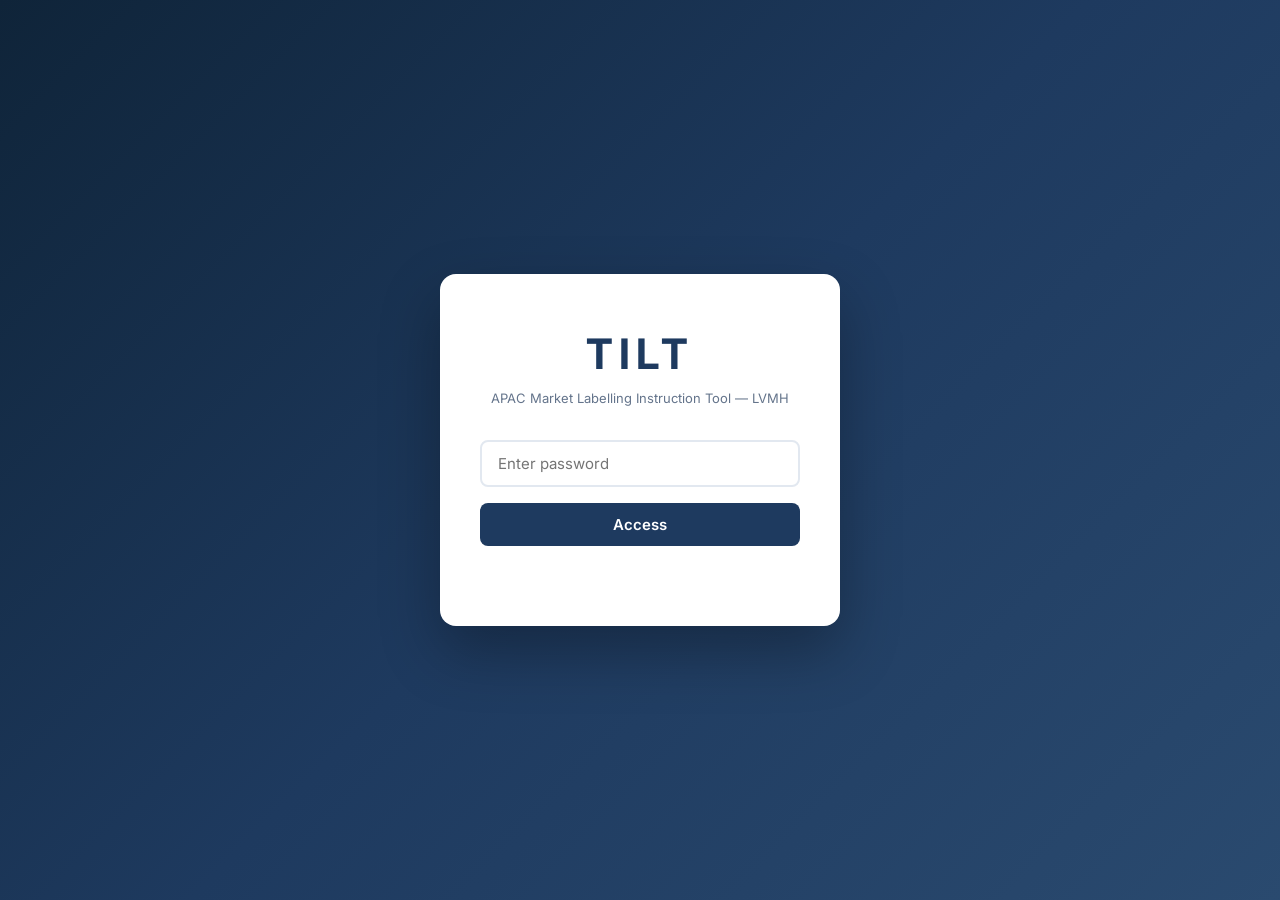
==== v2/index.html @ 71dc6e7f "Split into V1 and V2 standalone sites with separate URLs" ====
<!DOCTYPE html>
<html lang="en">
<head>
<meta charset="UTF-8">
<meta name="viewport" content="width=device-width, initial-scale=1.0">
<title>TILT V2 — LI Only</title>
<link href="https://fonts.googleapis.com/css2?family=Inter:wght@300;400;500;600;700&display=swap" rel="stylesheet">
<link href="https://cdnjs.cloudflare.com/ajax/libs/font-awesome/6.4.0/css/all.min.css" rel="stylesheet">
<style>
*,*::before,*::after{box-sizing:border-box;margin:0;padding:0}
:root{--navy:#1e3a5f;--gold:#c8a960;--bg:#f5f7fa;--card:#fff;--text:#1e293b;--text-light:#64748b;--border:#e2e8f0;--sidebar-w:260px;--header-h:60px}
body{font-family:'Inter',sans-serif;background:var(--bg);color:var(--text);line-height:1.5;overflow-x:hidden}
#password-gate{position:fixed;inset:0;z-index:9999;display:flex;align-items:center;justify-content:center;background:linear-gradient(135deg,#0f2439 0%,#1e3a5f 50%,#2a4a6f 100%)}
#password-gate .gate-card{background:#fff;border-radius:16px;padding:48px 40px;width:400px;max-width:90vw;text-align:center;box-shadow:0 25px 60px rgba(0,0,0,.3)}
#password-gate .gate-logo{font-size:42px;font-weight:700;color:var(--navy);letter-spacing:6px;margin-bottom:4px}
#password-gate .gate-sub{font-size:13px;color:var(--text-light);margin-bottom:32px}
#password-gate input{width:100%;padding:12px 16px;border:2px solid var(--border);border-radius:8px;font-size:15px;font-family:inherit;outline:none;transition:.2s}
#password-gate input:focus{border-color:var(--gold)}
#password-gate .gate-btn{width:100%;padding:12px;margin-top:16px;background:var(--navy);color:#fff;border:none;border-radius:8px;font-size:15px;font-weight:600;cursor:pointer;font-family:inherit;transition:.2s}
#password-gate .gate-btn:hover{background:#2a4f7a}
#password-gate .gate-err{color:#ef4444;font-size:13px;margin-top:12px;min-height:20px}
#app{display:none}
.header{position:fixed;top:0;left:var(--sidebar-w);right:0;height:var(--header-h);background:#fff;border-bottom:1px solid var(--border);display:flex;align-items:center;justify-content:space-between;padding:0 24px;z-index:100}
.header-left{display:flex;align-items:center;gap:12px}
.hamburger{display:none;background:none;border:none;font-size:20px;color:var(--text);cursor:pointer}
.header-right{display:flex;align-items:center;gap:16px}
.header-right select{padding:6px 12px;border:1px solid var(--border);border-radius:6px;font-family:inherit;font-size:13px;background:#fff;cursor:pointer}
.bell-btn{position:relative;background:none;border:none;font-size:18px;color:var(--text);cursor:pointer}
.bell-btn .red-dot{position:absolute;top:-2px;right:-2px;width:8px;height:8px;background:#ef4444;border-radius:50%;border:2px solid #fff}
.sidebar{position:fixed;top:0;left:0;bottom:0;width:var(--sidebar-w);background:var(--navy);color:#fff;display:flex;flex-direction:column;z-index:200;transition:transform .3s}
.sidebar-header{padding:24px 20px 20px;border-bottom:1px solid rgba(255,255,255,.1)}
.sidebar-header .logo{font-size:28px;font-weight:700;color:var(--gold);letter-spacing:4px;display:flex;align-items:center;gap:10px}
.sidebar-header .logo .badge{font-size:11px;background:rgba(200,169,96,.2);color:var(--gold);padding:2px 8px;border-radius:10px;font-weight:500;letter-spacing:0}
.sidebar-nav{flex:1;padding:12px 0;overflow-y:auto}
.nav-item{display:flex;align-items:center;gap:12px;padding:12px 20px;color:rgba(255,255,255,.7);cursor:pointer;transition:.2s;font-size:14px;font-weight:500;border-left:3px solid transparent;position:relative}
.nav-item:hover{background:rgba(255,255,255,.05);color:#fff}
.nav-item.active{border-left-color:var(--gold);background:rgba(255,255,255,.1);color:#fff}
.nav-item i{width:20px;text-align:center;font-size:15px}
.nav-item .nav-badge{margin-left:auto;background:#ef4444;color:#fff;font-size:11px;font-weight:600;padding:2px 7px;border-radius:10px}
.sidebar-footer{padding:16px 20px;border-top:1px solid rgba(255,255,255,.1);display:flex;align-items:center;gap:12px}
.avatar{width:36px;height:36px;border-radius:50%;background:var(--gold);display:flex;align-items:center;justify-content:center;font-weight:600;font-size:13px;color:var(--navy);flex-shrink:0}
.sidebar-footer .user-info{flex:1;min-width:0}
.sidebar-footer .user-name{font-size:13px;font-weight:600;white-space:nowrap;overflow:hidden;text-overflow:ellipsis}
.sidebar-footer .user-role{font-size:11px;color:rgba(255,255,255,.5)}
.sidebar-footer .logout-btn{background:none;border:none;color:rgba(255,255,255,.5);cursor:pointer;font-size:15px;transition:.2s}
.sidebar-footer .logout-btn:hover{color:#fff}
.main{margin-left:var(--sidebar-w);margin-top:var(--header-h);padding:24px;min-height:calc(100vh - var(--header-h))}
.screen{display:none}
.screen.active{display:block}
.card{background:var(--card);border-radius:12px;border:1px solid var(--border);box-shadow:0 1px 3px rgba(0,0,0,.04)}
.card-header{padding:16px 20px;border-bottom:1px solid var(--border);font-weight:600;font-size:15px;display:flex;align-items:center;justify-content:space-between}
.card-body{padding:20px}
.stat-row{display:grid;grid-template-columns:repeat(4,1fr);gap:16px;margin-bottom:24px}
.stat-card{padding:20px;border-radius:12px;background:#fff;border:1px solid var(--border);box-shadow:0 1px 3px rgba(0,0,0,.04)}
.stat-card .stat-label{font-size:13px;color:var(--text-light);margin-bottom:4px}
.stat-card .stat-value{font-size:28px;font-weight:700}
.stat-card .stat-icon{float:right;width:40px;height:40px;border-radius:10px;display:flex;align-items:center;justify-content:center;font-size:18px}
.stat-blue .stat-value{color:#3b82f6}.stat-blue .stat-icon{background:#dbeafe;color:#3b82f6}
.stat-yellow .stat-value{color:#f59e0b}.stat-yellow .stat-icon{background:#fef3c7;color:#f59e0b}
.stat-green .stat-value{color:#22c55e}.stat-green .stat-icon{background:#dcfce7;color:#22c55e}
.stat-red .stat-value{color:#ef4444}.stat-red .stat-icon{background:#fee2e2;color:#ef4444}
.dash-grid{display:grid;grid-template-columns:1fr 1fr;gap:20px;margin-bottom:24px}
.bar-chart .bar-row{display:flex;align-items:center;gap:12px;margin-bottom:10px}
.bar-row .bar-label{width:60px;font-size:13px;font-weight:500;text-align:right;flex-shrink:0}
.bar-row .bar-track{flex:1;height:24px;background:#f1f5f9;border-radius:6px;overflow:hidden}
.bar-row .bar-fill{height:100%;border-radius:6px;display:flex;align-items:center;padding-left:8px;font-size:11px;font-weight:600;color:#fff;transition:width .6s}
.donut-wrap{display:flex;align-items:center;gap:32px;justify-content:center;padding:10px 0}
.donut{width:140px;height:140px;border-radius:50%;position:relative;flex-shrink:0}
.donut::after{content:'';position:absolute;inset:35px;background:#fff;border-radius:50%}
.donut-legend{display:flex;flex-direction:column;gap:10px}
.donut-legend .leg-item{display:flex;align-items:center;gap:8px;font-size:13px}
.leg-dot{width:10px;height:10px;border-radius:50%;flex-shrink:0}
table{width:100%;border-collapse:collapse}
th{text-align:left;padding:10px 14px;font-size:12px;font-weight:600;text-transform:uppercase;color:var(--text-light);background:#f8fafc;border-bottom:1px solid var(--border);letter-spacing:.5px}
td{padding:10px 14px;font-size:13px;border-bottom:1px solid var(--border);vertical-align:middle}
tr:hover td{background:#f8fafc}
.badge{display:inline-block;padding:3px 10px;border-radius:20px;font-size:11px;font-weight:600;white-space:nowrap}
.status-draft{background:#f1f5f9;color:#475569}
.status-pending{background:#fef3c7;color:#92400e}
.status-validated{background:#dbeafe;color:#1d4ed8}
.status-rejected{background:#fee2e2;color:#dc2626}
.status-completed{background:#dcfce7;color:#16a34a}
.btn{display:inline-flex;align-items:center;gap:6px;padding:8px 18px;border-radius:8px;font-family:inherit;font-size:13px;font-weight:600;cursor:pointer;border:none;transition:.2s}
.btn-primary{background:var(--gold);color:var(--navy)}.btn-primary:hover{background:#b89950}
.btn-secondary{background:var(--navy);color:#fff}.btn-secondary:hover{background:#2a4f7a}
.btn-ghost{background:transparent;color:var(--text);border:1px solid var(--border)}.btn-ghost:hover{background:#f1f5f9}
.btn-danger{background:#fee2e2;color:#dc2626}.btn-danger:hover{background:#fecaca}
.btn-success{background:#dcfce7;color:#16a34a}.btn-success:hover{background:#bbf7d0}
.btn-reject{background:#fee2e2;color:#dc2626}.btn-reject:hover{background:#fecaca}
.btn-sm{padding:5px 12px;font-size:12px}
.form-group{margin-bottom:14px}
.form-group label{display:block;font-size:12px;font-weight:600;color:var(--text-light);margin-bottom:4px;text-transform:uppercase;letter-spacing:.5px}
.form-group input,.form-group select,.form-group textarea{width:100%;padding:8px 12px;border:1px solid var(--border);border-radius:6px;font-family:inherit;font-size:13px;background:#fff;transition:.2s}
.form-group input:focus,.form-group select:focus,.form-group textarea:focus{outline:none;border-color:var(--gold);box-shadow:0 0 0 3px rgba(200,169,96,.15)}
.form-group input[readonly]{background:#f8fafc;color:var(--text-light)}
.search-bar{position:relative;flex:1;max-width:420px}
.search-bar input{width:100%;padding:10px 14px 10px 38px;border:1px solid var(--border);border-radius:8px;font-family:inherit;font-size:14px}
.search-bar input:focus{outline:none;border-color:var(--gold)}
.search-bar i{position:absolute;left:12px;top:50%;transform:translateY(-50%);color:var(--text-light)}
.filter-chips{display:flex;gap:8px;flex-wrap:wrap}
.chip{padding:6px 14px;border-radius:20px;font-size:12px;font-weight:600;cursor:pointer;border:1px solid var(--border);background:#fff;color:var(--text-light);transition:.2s}
.chip.active{background:var(--navy);color:#fff;border-color:var(--navy)}
.pagination{display:flex;align-items:center;justify-content:space-between;padding:14px 0}
.pagination .page-info{font-size:13px;color:var(--text-light)}
.pagination .page-btns{display:flex;gap:4px}
.page-btn{width:32px;height:32px;display:flex;align-items:center;justify-content:center;border:1px solid var(--border);background:#fff;border-radius:6px;font-size:13px;cursor:pointer;transition:.2s}
.page-btn.active{background:var(--navy);color:#fff;border-color:var(--navy)}
.flow-bar{display:flex;align-items:center;gap:0;margin-bottom:24px;padding:16px 20px;background:#fff;border-radius:12px;border:1px solid var(--border);overflow-x:auto}
.flow-step{display:flex;align-items:center;gap:8px;white-space:nowrap;font-size:12px;font-weight:600}
.flow-dot{width:28px;height:28px;border-radius:50%;display:flex;align-items:center;justify-content:center;font-size:11px;flex-shrink:0;border:2px solid var(--border);color:var(--text-light);background:#fff}
.flow-step.done .flow-dot{background:#dcfce7;color:#16a34a;border-color:#16a34a}
.flow-step.active .flow-dot{background:#fef3c7;color:#f59e0b;border-color:#f59e0b;animation:pulse 2s infinite}
@keyframes pulse{0%,100%{box-shadow:0 0 0 0 rgba(245,158,11,.3)}50%{box-shadow:0 0 0 6px rgba(245,158,11,0)}}
.flow-step.pending .flow-dot{background:#f8fafc;color:#94a3b8;border-color:#e2e8f0}
.flow-line{width:36px;height:2px;background:var(--border);flex-shrink:0;margin:0 4px}
.flow-step.done+.flow-line,.flow-line.done{background:#16a34a}
.editor-wrap{display:grid;grid-template-columns:340px 1fr;gap:20px}
.editor-form .section-title{display:flex;align-items:center;gap:10px;font-size:14px;font-weight:700;margin-bottom:14px;padding-bottom:8px;border-bottom:1px solid var(--border)}
.step-num{width:26px;height:26px;border-radius:50%;background:var(--gold);color:var(--navy);display:flex;align-items:center;justify-content:center;font-size:12px;font-weight:700;flex-shrink:0}
.editor-section{margin-bottom:20px}
.upload-zone{border:2px dashed var(--border);border-radius:10px;padding:30px;text-align:center;color:var(--text-light);cursor:pointer;transition:.2s}
.upload-zone:hover{border-color:var(--gold);background:rgba(200,169,96,.04)}
.upload-zone i{font-size:28px;margin-bottom:8px;display:block}
.upload-zone p{font-size:13px}
.editor-actions{display:flex;align-items:center;gap:10px;padding:16px 0;margin-top:16px;border-top:1px solid var(--border)}
.editor-actions .spacer{flex:1}
.preview-card{position:sticky;top:calc(var(--header-h) + 24px)}
.preview-tabs{display:flex;border-bottom:1px solid var(--border)}
.preview-tab{padding:10px 18px;font-size:13px;font-weight:600;cursor:pointer;color:var(--text-light);border-bottom:2px solid transparent;transition:.2s}
.preview-tab.active{color:var(--navy);border-bottom-color:var(--gold)}
.preview-body{padding:20px;min-height:400px;display:flex;align-items:center;justify-content:center}
.bottle-mock{width:160px;height:300px;background:linear-gradient(180deg,#2d2d2d 0%,#1a1a1a 100%);border-radius:12px 12px 20px 20px;position:relative;display:flex;flex-direction:column;align-items:center;justify-content:center}
.bottle-cap{width:50px;height:20px;background:linear-gradient(180deg,#c8a960,#a08040);border-radius:6px 6px 0 0;position:absolute;top:-18px}
.bottle-label{width:120px;background:#fff;border-radius:6px;padding:12px 8px;text-align:center;position:relative}
.bottle-label .bl-brand{font-size:10px;font-weight:700;letter-spacing:2px;color:var(--navy)}
.bottle-label .bl-name{font-size:8px;color:var(--text-light);margin-top:2px}
.bottle-label .bl-divider{width:40px;height:1px;background:var(--gold);margin:6px auto}
.bottle-label .bl-info{font-size:7px;color:#94a3b8}
.annotation{position:absolute;font-size:9px;font-weight:700;color:var(--gold);letter-spacing:1px;white-space:nowrap}
.annotation::before{content:'';position:absolute;background:var(--gold);width:1px}
.ann-brand{top:60px;right:-70px}.ann-brand::before{height:20px;left:-12px;top:4px}
.ann-colour{bottom:80px;right:-70px}.ann-colour::before{height:20px;left:-12px;top:4px}
.ann-position{bottom:30px;left:-80px}.ann-position::before{height:20px;right:-12px;top:4px}
.color-row{display:flex;align-items:center;gap:8px}
.color-row input[type="text"]{flex:1}
.color-swatch{width:28px;height:28px;border-radius:6px;border:1px solid var(--border);flex-shrink:0}
.approval-tabs{display:flex;gap:8px;margin-bottom:20px}
.approval-tab{padding:8px 18px;border-radius:8px;font-size:13px;font-weight:600;cursor:pointer;border:1px solid var(--border);background:#fff;color:var(--text-light);transition:.2s}
.approval-tab.active{background:var(--navy);color:#fff;border-color:var(--navy)}
.approval-card{border:1px solid var(--border);border-radius:10px;margin-bottom:12px;overflow:hidden;background:#fff;transition:.2s}
.approval-card-header{display:flex;align-items:center;gap:12px;padding:14px 18px;cursor:pointer;transition:.2s}
.approval-card-header:hover{background:#f8fafc}
.priority-dot{width:8px;height:8px;border-radius:50%;flex-shrink:0}
.priority-high{background:#ef4444}.priority-medium{background:#f59e0b}.priority-low{background:#3b82f6}
.approval-card-header .acq-brand{font-size:12px;font-weight:600;text-transform:uppercase;letter-spacing:1px;color:var(--text-light)}
.approval-card-header .acq-sku{font-family:monospace;font-size:13px;font-weight:600}
.approval-card-header .acq-desc{font-size:13px;color:var(--text-light);flex:1;margin-left:4px}
.approval-card-header .acq-stage{margin-left:auto}
.approval-card-header .acq-time{font-size:11px;color:var(--text-light);margin-left:12px;white-space:nowrap}
.approval-card-header .chevron{margin-left:8px;transition:transform .2s;color:var(--text-light)}
.approval-card.expanded .chevron{transform:rotate(180deg)}
.approval-card-body{display:none;padding:18px;border-top:1px solid var(--border);background:#fafbfc}
.approval-card.expanded .approval-card-body{display:block}
.acb-grid{display:grid;grid-template-columns:1fr 1fr;gap:10px;margin-bottom:14px}
.acb-grid .acb-item{font-size:12px}.acb-grid .acb-label{color:var(--text-light);font-weight:500}.acb-grid .acb-val{font-weight:600}
.approval-actions{display:flex;gap:8px;align-items:center;margin-top:14px;flex-wrap:wrap}
.approval-actions textarea{flex:1;min-width:200px;padding:8px 12px;border:1px solid var(--border);border-radius:6px;font-family:inherit;font-size:12px;resize:none;height:36px}
.ie-grid{display:grid;grid-template-columns:1fr 1fr;gap:20px}
.type-badge{padding:2px 8px;border-radius:4px;font-size:11px;font-weight:600}
.type-sso{background:#dbeafe;color:#1d4ed8}
.type-ext{background:#fef3c7;color:#92400e}
.status-dot{width:8px;height:8px;border-radius:50%;display:inline-block;margin-right:6px}
.status-active-dot{background:#22c55e}
.status-inactive-dot{background:#94a3b8}
.matrix-table th,.matrix-table td{text-align:center;padding:8px 10px;font-size:12px}
.matrix-table td:first-child,.matrix-table th:first-child{text-align:left}
.matrix-check{color:#22c55e;font-weight:700}
.matrix-dash{color:#cbd5e1}
.workflow-section{margin-bottom:32px}
.workflow-section h3{font-size:16px;font-weight:700;margin-bottom:16px}
.workflow-flow{display:flex;align-items:center;gap:0;flex-wrap:wrap;padding:20px;background:#fff;border-radius:12px;border:1px solid var(--border)}
.wf-box{padding:10px 16px;border-radius:8px;font-size:12px;font-weight:600;text-align:center;border:2px solid var(--border);background:#fff;min-width:100px}
.wf-box.wf-done{border-color:#22c55e;background:#dcfce7;color:#16a34a}
.wf-box.wf-active{border-color:#f59e0b;background:#fef3c7;color:#92400e}
.wf-box.wf-pending{border-color:#e2e8f0;background:#f8fafc;color:#94a3b8}
.wf-box .wf-team{font-size:10px;font-weight:400;color:var(--text-light);margin-top:2px}
.wf-arrow{font-size:16px;color:var(--text-light);margin:0 6px;flex-shrink:0}
.wf-legend{display:flex;gap:20px;margin-top:16px}
.wf-legend .wf-leg{display:flex;align-items:center;gap:6px;font-size:12px}
.wf-leg-dot{width:12px;height:12px;border-radius:3px}
.notif-panel{position:fixed;top:0;right:-360px;bottom:0;width:360px;background:#fff;box-shadow:-4px 0 20px rgba(0,0,0,.1);z-index:500;transition:right .3s;display:flex;flex-direction:column}
.notif-panel.open{right:0}
.notif-header{padding:18px 20px;border-bottom:1px solid var(--border);display:flex;align-items:center;justify-content:space-between}
.notif-header h3{font-size:16px;font-weight:700}
.notif-close{background:none;border:none;font-size:18px;cursor:pointer;color:var(--text-light)}
.notif-list{flex:1;overflow-y:auto;padding:12px}
.notif-item{padding:12px;border-radius:8px;margin-bottom:8px;background:#f8fafc;border-left:3px solid var(--gold)}
.notif-item .ni-title{font-size:13px;font-weight:600}
.notif-item .ni-text{font-size:12px;color:var(--text-light);margin-top:2px}
.notif-item .ni-time{font-size:11px;color:#94a3b8;margin-top:4px}
.toast-container{position:fixed;bottom:24px;right:24px;z-index:10000;display:flex;flex-direction:column;gap:8px}
.toast{padding:14px 20px;background:var(--navy);color:#fff;border-radius:10px;font-size:13px;font-weight:500;box-shadow:0 8px 24px rgba(0,0,0,.15);transform:translateX(120%);transition:transform .3s;display:flex;align-items:center;gap:10px}
.toast.show{transform:translateX(0)}
.toast i{color:var(--gold)}
.modal-overlay{position:fixed;inset:0;background:rgba(0,0,0,.4);z-index:800;display:none;align-items:center;justify-content:center}
.modal-overlay.open{display:flex}
.modal{background:#fff;border-radius:14px;width:600px;max-width:90vw;max-height:80vh;overflow-y:auto;box-shadow:0 20px 60px rgba(0,0,0,.2)}
.modal-head{padding:18px 24px;border-bottom:1px solid var(--border);display:flex;align-items:center;justify-content:space-between}
.modal-head h3{font-size:16px;font-weight:700}
.modal-close{background:none;border:none;font-size:18px;cursor:pointer;color:var(--text-light)}
.modal-body{padding:24px}
.modal-body .detail-row{display:flex;justify-content:space-between;padding:8px 0;border-bottom:1px solid #f1f5f9;font-size:13px}
.modal-body .detail-row .dl{color:var(--text-light);font-weight:500}
.format-options{display:flex;gap:10px;margin:10px 0}
.format-opt{padding:10px 18px;border:2px solid var(--border);border-radius:8px;cursor:pointer;font-size:13px;font-weight:600;display:flex;align-items:center;gap:6px;transition:.2s}
.format-opt.selected{border-color:var(--gold);background:rgba(200,169,96,.08)}
@media(max-width:900px){
.sidebar{transform:translateX(-100%)}
.sidebar.open{transform:translateX(0)}
.header{left:0}
.main{margin-left:0}
.hamburger{display:block}
.stat-row{grid-template-columns:1fr 1fr}
.dash-grid,.ie-grid,.editor-wrap{grid-template-columns:1fr}
}
</style>
</head>
<body>

<div id="password-gate">
<div class="gate-card">
<div class="gate-logo">TILT</div>
<div class="gate-sub">APAC Market Labelling Instruction Tool &mdash; LVMH</div>
<input type="password" id="gate-pw" placeholder="Enter password" autocomplete="off">
<button class="gate-btn" onclick="checkPassword()">Access</button>
<div class="gate-err" id="gate-err"></div>
</div>
</div>

<div id="app">

<nav class="sidebar" id="sidebar">
<div class="sidebar-header">
<div class="logo">TILT <span class="badge">V2.0</span></div>
</div>
<div class="sidebar-nav">
<div class="nav-item active" data-screen="dashboard"><i class="fas fa-tachometer-alt"></i> Dashboard</div>
<div class="nav-item" data-screen="sku-browser"><i class="fas fa-barcode"></i> SKU Browser</div>
<div class="nav-item" data-screen="li-editor"><i class="fas fa-tags"></i> LI Editor</div>
<div class="nav-item" data-screen="approval-queue"><i class="fas fa-clipboard-check"></i> Approval Queue <span class="nav-badge">3</span></div>
<div class="nav-item" data-screen="import-export"><i class="fas fa-exchange-alt"></i> Import / Export</div>
<div class="nav-item" data-screen="audit-trail"><i class="fas fa-history"></i> Audit Trail</div>
<div class="nav-item" data-screen="workflow"><i class="fas fa-project-diagram"></i> Workflow</div>
</div>
<div class="sidebar-footer">
<div class="avatar">CY</div>
<div class="user-info"><div class="user-name">Crystal Yao</div><div class="user-role">Admin</div></div>
<button class="logout-btn" title="Logout"><i class="fas fa-sign-out-alt"></i></button>
</div>
</nav>

<header class="header">
<div class="header-left">
<button class="hamburger" onclick="toggleSidebar()"><i class="fas fa-bars"></i></button>
</div>
<div class="header-right">
<select id="market-selector"><option>All Markets</option><option>JP</option><option>KR</option><option>TW</option><option>HK</option><option>TH</option><option>SG-MY</option><option>VN</option><option>ID</option><option>PH</option></select>
<select id="lang-selector"><option>EN</option><option>JP</option><option>KR</option><option>TW</option><option>TH</option><option>VN</option><option>ID</option></select>
<button class="bell-btn" onclick="toggleNotif()"><i class="fas fa-bell"></i><span class="red-dot"></span></button>
</div>
</header>

<main class="main">

<!-- DASHBOARD -->
<div class="screen active" id="screen-dashboard">
<h2 style="margin-bottom:20px;font-size:22px">Dashboard</h2>
<div class="stat-row">
<div class="stat-card stat-blue"><div class="stat-icon"><i class="fas fa-file-alt"></i></div><div class="stat-label">Total Instructions</div><div class="stat-value">2,847</div></div>
<div class="stat-card stat-yellow"><div class="stat-icon"><i class="fas fa-clock"></i></div><div class="stat-label">Pending Approval</div><div class="stat-value">124</div></div>
<div class="stat-card stat-green"><div class="stat-icon"><i class="fas fa-check-circle"></i></div><div class="stat-label">Completed</div><div class="stat-value">2,583</div></div>
<div class="stat-card stat-red"><div class="stat-icon"><i class="fas fa-times-circle"></i></div><div class="stat-label">Rejected</div><div class="stat-value">18</div></div>
</div>
<div class="dash-grid">
<div class="card">
<div class="card-header">Instructions by Market</div>
<div class="card-body bar-chart">
<div class="bar-row"><span class="bar-label">JP</span><div class="bar-track"><div class="bar-fill" style="width:100%;background:linear-gradient(90deg,#3b82f6,#60a5fa)">612</div></div></div>
<div class="bar-row"><span class="bar-label">KR</span><div class="bar-track"><div class="bar-fill" style="width:84.6%;background:linear-gradient(90deg,#3b82f6,#60a5fa)">518</div></div></div>
<div class="bar-row"><span class="bar-label">TW</span><div class="bar-track"><div class="bar-fill" style="width:64.7%;background:linear-gradient(90deg,#3b82f6,#60a5fa)">396</div></div></div>
<div class="bar-row"><span class="bar-label">TH</span><div class="bar-track"><div class="bar-fill" style="width:56.4%;background:linear-gradient(90deg,#3b82f6,#60a5fa)">345</div></div></div>
<div class="bar-row"><span class="bar-label">HK</span><div class="bar-track"><div class="bar-fill" style="width:47.1%;background:linear-gradient(90deg,#3b82f6,#60a5fa)">288</div></div></div>
<div class="bar-row"><span class="bar-label">SG-MY</span><div class="bar-track"><div class="bar-fill" style="width:41.2%;background:linear-gradient(90deg,#3b82f6,#60a5fa)">252</div></div></div>
<div class="bar-row"><span class="bar-label">VN</span><div class="bar-track"><div class="bar-fill" style="width:32.4%;background:linear-gradient(90deg,#3b82f6,#60a5fa)">198</div></div></div>
<div class="bar-row"><span class="bar-label">ID</span><div class="bar-track"><div class="bar-fill" style="width:21.6%;background:linear-gradient(90deg,#3b82f6,#60a5fa)">132</div></div></div>
<div class="bar-row"><span class="bar-label">PH</span><div class="bar-track"><div class="bar-fill" style="width:17.3%;background:linear-gradient(90deg,#3b82f6,#60a5fa)">106</div></div></div>
</div>
</div>
<div class="card">
<div class="card-header">Status Breakdown</div>
<div class="card-body">
<div class="donut-wrap">
<div class="donut" style="background:conic-gradient(#22c55e 0% 65%,#f59e0b 65% 78%,#ef4444 78% 82%,#94a3b8 82% 100%)"></div>
<div class="donut-legend">
<div class="leg-item"><span class="leg-dot" style="background:#22c55e"></span> Completed — 2,583 (65%)</div>
<div class="leg-item"><span class="leg-dot" style="background:#f59e0b"></span> Pending — 124 (13%)</div>
<div class="leg-item"><span class="leg-dot" style="background:#ef4444"></span> Rejected — 18 (4%)</div>
<div class="leg-item"><span class="leg-dot" style="background:#94a3b8"></span> Drafted — 122 (18%)</div>
</div>
</div>
</div>
</div>
</div>
<div class="card">
<div class="card-header">Recent Activity</div>
<div class="card-body" style="padding:0;overflow-x:auto">
<table>
<thead><tr><th>Record #</th><th>Market</th><th>Brand</th><th>SKU</th><th>Status</th><th>Updated By</th><th>Date</th></tr></thead>
<tbody>
<tr><td>LI-2026-0847</td><td>JP</td><td>Dior</td><td>C099600070</td><td><span class="badge status-completed">Completed</span></td><td>Tanaka Yuki</td><td>2026-03-15</td></tr>
<tr><td>LI-2026-0846</td><td>KR</td><td>Givenchy</td><td>P056120100</td><td><span class="badge status-pending">Pending</span></td><td>Kim Soo-jin</td><td>2026-03-15</td></tr>
<tr><td>LI-2026-0845</td><td>TW</td><td>Benefit</td><td>BN38201</td><td><span class="badge status-validated">Validated</span></td><td>Crystal Yao</td><td>2026-03-14</td></tr>
<tr><td>LI-2026-0844</td><td>TH</td><td>Guerlain</td><td>G042510</td><td><span class="badge status-rejected">Rejected</span></td><td>Siriporn W.</td><td>2026-03-14</td></tr>
<tr><td>LI-2026-0843</td><td>VN</td><td>Fresh</td><td>FR80120</td><td><span class="badge status-draft">Draft</span></td><td>Nguyen M.</td><td>2026-03-13</td></tr>
</tbody>
</table>
</div>
</div>
</div>

<!-- SKU BROWSER -->
<div class="screen" id="screen-sku-browser">
<h2 style="margin-bottom:20px;font-size:22px">SKU Browser</h2>
<div style="display:flex;gap:12px;align-items:center;margin-bottom:16px;flex-wrap:wrap">
<div class="search-bar"><i class="fas fa-search"></i><input type="text" id="sku-search" placeholder="Search by SKU, brand, description..." oninput="filterSKU()"></div>
<button class="btn btn-ghost" onclick="openScanner()"><i class="fas fa-barcode"></i> Scan Barcode</button>
</div>
<div class="filter-chips" style="margin-bottom:16px">
<div class="chip active" onclick="filterChip(this,'all')">All</div>
<div class="chip" onclick="filterChip(this,'completed')">Completed</div>
<div class="chip" onclick="filterChip(this,'pending')">Pending</div>
<div class="chip" onclick="filterChip(this,'rejected')">Rejected</div>
<div class="chip" onclick="filterChip(this,'draft')">Drafted</div>
</div>
<div class="card">
<div class="card-body" style="padding:0;overflow-x:auto">
<table id="sku-table">
<thead><tr><th style="width:30px"><input type="checkbox"></th><th>Record #</th><th>Market</th><th>Brand</th><th>SKU #</th><th>Description</th><th>Control Point</th><th>Status</th><th>Updated</th><th>Actions</th></tr></thead>
<tbody>
<tr data-status="completed"><td><input type="checkbox"></td><td>LI-2026-0847</td><td>JP</td><td>Dior</td><td>C099600070</td><td>Capture Totale Super Potent Serum 50ml</td><td>Ingredients</td><td><span class="badge status-completed">Completed</span></td><td>2026-03-15</td><td><button class="btn btn-sm btn-ghost" onclick="openModal('LI-2026-0847')"><i class="fas fa-eye"></i></button> <button class="btn btn-sm btn-ghost" onclick="goScreen('li-editor')"><i class="fas fa-edit"></i></button></td></tr>
<tr data-status="pending"><td><input type="checkbox"></td><td>LI-2026-0846</td><td>KR</td><td>Givenchy</td><td>P056120100</td><td>Prisme Libre Loose Powder 12g</td><td>Claims</td><td><span class="badge status-pending">Pending</span></td><td>2026-03-15</td><td><button class="btn btn-sm btn-ghost" onclick="openModal('LI-2026-0846')"><i class="fas fa-eye"></i></button> <button class="btn btn-sm btn-ghost" onclick="goScreen('li-editor')"><i class="fas fa-edit"></i></button></td></tr>
<tr data-status="completed"><td><input type="checkbox"></td><td>LI-2026-0845</td><td>TW</td><td>Benefit</td><td>BN38201</td><td>BADgal BANG! Volumizing Mascara 8.5g</td><td>Warnings</td><td><span class="badge status-completed">Completed</span></td><td>2026-03-14</td><td><button class="btn btn-sm btn-ghost" onclick="openModal('LI-2026-0845')"><i class="fas fa-eye"></i></button> <button class="btn btn-sm btn-ghost" onclick="goScreen('li-editor')"><i class="fas fa-edit"></i></button></td></tr>
<tr data-status="rejected"><td><input type="checkbox"></td><td>LI-2026-0844</td><td>TH</td><td>Guerlain</td><td>G042510</td><td>Abeille Royale Youth Watery Oil 30ml</td><td>Ingredients</td><td><span class="badge status-rejected">Rejected</span></td><td>2026-03-14</td><td><button class="btn btn-sm btn-ghost" onclick="openModal('LI-2026-0844')"><i class="fas fa-eye"></i></button> <button class="btn btn-sm btn-ghost" onclick="goScreen('li-editor')"><i class="fas fa-edit"></i></button></td></tr>
<tr data-status="draft"><td><input type="checkbox"></td><td>LI-2026-0843</td><td>VN</td><td>Fresh</td><td>FR80120</td><td>Rose Deep Hydration Face Cream 50ml</td><td>Usage</td><td><span class="badge status-draft">Draft</span></td><td>2026-03-13</td><td><button class="btn btn-sm btn-ghost" onclick="openModal('LI-2026-0843')"><i class="fas fa-eye"></i></button> <button class="btn btn-sm btn-ghost" onclick="goScreen('li-editor')"><i class="fas fa-edit"></i></button></td></tr>
<tr data-status="pending"><td><input type="checkbox"></td><td>LI-2026-0842</td><td>HK</td><td>Dior</td><td>C372100030</td><td>J'adore Eau de Parfum 30ml</td><td>Fragrance</td><td><span class="badge status-pending">Pending</span></td><td>2026-03-13</td><td><button class="btn btn-sm btn-ghost" onclick="openModal('LI-2026-0842')"><i class="fas fa-eye"></i></button> <button class="btn btn-sm btn-ghost" onclick="goScreen('li-editor')"><i class="fas fa-edit"></i></button></td></tr>
<tr data-status="completed"><td><input type="checkbox"></td><td>LI-2026-0841</td><td>SG-MY</td><td>Fenty Beauty</td><td>FB50312</td><td>Pro Filt'r Soft Matte Foundation 32ml</td><td>Ingredients</td><td><span class="badge status-completed">Completed</span></td><td>2026-03-12</td><td><button class="btn btn-sm btn-ghost" onclick="openModal('LI-2026-0841')"><i class="fas fa-eye"></i></button> <button class="btn btn-sm btn-ghost" onclick="goScreen('li-editor')"><i class="fas fa-edit"></i></button></td></tr>
<tr data-status="completed"><td><input type="checkbox"></td><td>LI-2026-0840</td><td>ID</td><td>Make Up For Ever</td><td>MU71540</td><td>Ultra HD Invisible Cover Foundation 30ml</td><td>Claims</td><td><span class="badge status-completed">Completed</span></td><td>2026-03-12</td><td><button class="btn btn-sm btn-ghost" onclick="openModal('LI-2026-0840')"><i class="fas fa-eye"></i></button> <button class="btn btn-sm btn-ghost" onclick="goScreen('li-editor')"><i class="fas fa-edit"></i></button></td></tr>
<tr data-status="pending"><td><input type="checkbox"></td><td>LI-2026-0839</td><td>PH</td><td>Givenchy</td><td>P052250</td><td>Le Rouge Deep Velvet Lipstick 3.4g</td><td>Warnings</td><td><span class="badge status-pending">Pending</span></td><td>2026-03-11</td><td><button class="btn btn-sm btn-ghost" onclick="openModal('LI-2026-0839')"><i class="fas fa-eye"></i></button> <button class="btn btn-sm btn-ghost" onclick="goScreen('li-editor')"><i class="fas fa-edit"></i></button></td></tr>
<tr data-status="draft"><td><input type="checkbox"></td><td>LI-2026-0838</td><td>JP</td><td>Guerlain</td><td>G061230</td><td>Terracotta Bronzing Powder 10g</td><td>Ingredients</td><td><span class="badge status-draft">Draft</span></td><td>2026-03-11</td><td><button class="btn btn-sm btn-ghost" onclick="openModal('LI-2026-0838')"><i class="fas fa-eye"></i></button> <button class="btn btn-sm btn-ghost" onclick="goScreen('li-editor')"><i class="fas fa-edit"></i></button></td></tr>
</tbody>
</table>
</div>
<div class="pagination" style="padding:10px 20px">
<span class="page-info">Showing 1-10 of 2,847 records</span>
<div class="page-btns">
<div class="page-btn"><i class="fas fa-chevron-left" style="font-size:10px"></i></div>
<div class="page-btn active">1</div><div class="page-btn">2</div><div class="page-btn">3</div><div class="page-btn">...</div><div class="page-btn">285</div>
<div class="page-btn"><i class="fas fa-chevron-right" style="font-size:10px"></i></div>
</div>
</div>
</div>
</div>

<!-- LI EDITOR -->
<div class="screen" id="screen-li-editor">
<h2 style="margin-bottom:20px;font-size:22px">LI Editor</h2>
<div class="flow-bar" id="li-flow-bar"></div>
<div class="editor-wrap">
<div class="editor-form">
<div class="editor-section">
<div class="section-title"><span class="step-num">1</span> Record Info</div>
<div class="form-group"><label>Record #</label><input readonly value="LI-2026-0847"></div>
<div class="form-group"><label>Market</label><input readonly value="JP"></div>
<div class="form-group"><label>Brand</label><select><option selected>Dior</option><option>Givenchy</option><option>Fenty Beauty</option><option>Benefit</option><option>Fresh</option><option>Guerlain</option><option>Make Up For Ever</option></select></div>
<div class="form-group"><label>SKU #</label><input value="C099600070"></div>
<div class="form-group"><label>Description</label><input value="Capture Totale Super Potent Serum 50ml"></div>
<div class="form-group"><label>OCD Date</label><input type="date" value="2026-04-15"></div>
</div>
<div class="editor-section">
<div class="section-title"><span class="step-num">2</span> Label Position</div>
<div class="form-group"><label>Label AW Location</label><select><option>Back panel</option><option>Front panel</option><option>Side panel</option><option>Bottom</option><option>Cap</option></select></div>
<div class="form-group"><label>Location Notes (free text)</label><input placeholder="Additional placement details..."></div>
<div class="form-group"><label>Label AW Image</label><div style="padding:8px 12px;background:#f8fafc;border:1px solid var(--border);border-radius:6px;font-size:12px;color:var(--text-light)"><i class="fas fa-file-image" style="margin-right:6px"></i> AW-JP-DC-2026-0070.pdf</div></div>
<div class="form-group"><label>Label AW ID</label><input readonly value="AW-JP-DC-2026-0070"></div>
<div class="form-group"><label>Label Colour</label><div class="color-row"><input type="text" value="#FFFFFF"><div class="color-swatch" style="background:#FFFFFF"></div></div></div>
<div class="form-group"><label>Font Colour</label><div class="color-row"><input type="text" value="#1E293B"><div class="color-swatch" style="background:#1E293B"></div></div></div>
<div class="form-group"><label>Size</label><input value="45mm x 80mm"></div>
</div>
<div class="editor-section">
<div class="section-title"><span class="step-num">3</span> Instruction Details</div>
<div class="form-group"><label>Language</label><select><option>English</option><option>Japanese</option><option>Korean</option><option>Traditional Chinese</option><option>Thai</option><option>Vietnamese</option><option>Bahasa Indonesia</option></select></div>
<div class="form-group"><label>Labelled Product Picture</label>
<div class="upload-zone"><i class="fas fa-cloud-upload-alt"></i><p>Drop product picture here or click to browse</p></div>
</div>
<div class="form-group"><label>Additional Notes</label><textarea rows="3" placeholder="Enter any additional labelling instructions..."></textarea></div>
</div>
</div>
<div>
<div class="card preview-card">
<div class="preview-tabs">
<div class="preview-tab active" onclick="switchPreviewTab(this)">Preview</div>
<div class="preview-tab" onclick="switchPreviewTab(this)">Annotations</div>
<div class="preview-tab" onclick="switchPreviewTab(this)">History</div>
</div>
<div class="preview-body">
<div class="bottle-mock">
<div class="bottle-cap"></div>
<div class="bottle-label" style="border:2px solid var(--gold)">
<div class="bl-brand">DIOR</div>
<div class="bl-name">Capture Totale</div>
<div class="bl-divider"></div>
<div class="bl-info">Super Potent Serum<br>50ml / 1.7 fl.oz</div>
</div>
<div class="annotation ann-brand">BRAND</div>
<div class="annotation ann-colour">COLOUR</div>
<div class="annotation ann-position">POSITION</div>
</div>
</div>
</div>
</div>
</div>
<div class="editor-actions">
<button class="btn btn-ghost"><i class="fas fa-arrow-left"></i> Back</button>
<button class="btn btn-ghost">Save Draft</button>
<span class="spacer"></span>
<button class="btn btn-danger btn-sm">Delete</button>
<button class="btn btn-secondary">Submit for Review</button>
<button class="btn btn-primary">Complete &amp; Approve <i class="fas fa-arrow-right"></i></button>
</div>
</div>

<!-- APPROVAL QUEUE -->
<div class="screen" id="screen-approval-queue">
<h2 style="margin-bottom:20px;font-size:22px">Approval Queue</h2>
<div class="approval-tabs">
<div class="approval-tab active" onclick="switchApprovalTab(this)">Pending My Approval (3)</div>
<div class="approval-tab" onclick="switchApprovalTab(this)">My Requests (12)</div>
<div class="approval-tab" onclick="switchApprovalTab(this)">All Approvals</div>
</div>

<div class="approval-card" onclick="toggleApproval(this)">
<div class="approval-card-header">
<span class="priority-dot priority-medium"></span>
<span class="acq-brand">BENEFIT</span>
<span class="acq-sku">BN38201</span>
<span class="acq-desc">BADgal BANG! Mascara — Position check required</span>
<span class="badge status-validated acq-stage">Position Validation</span>
<span class="acq-time">6 hours ago</span>
<i class="fas fa-chevron-down chevron"></i>
</div>
<div class="approval-card-body">
<div class="acb-grid">
<div class="acb-item"><div class="acb-label">Record #</div><div class="acb-val">LI-2026-0845</div></div>
<div class="acb-item"><div class="acb-label">Control Point</div><div class="acb-val">Warnings</div></div>
<div class="acb-item"><div class="acb-label">Ingredient Ver.</div><div class="acb-val">ING-V1.0</div></div>
<div class="acb-item"><div class="acb-label">Submitted By</div><div class="acb-val">Crystal Yao</div></div>
</div>
<div class="approval-actions">
<textarea placeholder="Add a comment..."></textarea>
<button class="btn btn-success btn-sm"><i class="fas fa-check"></i> Approve</button>
<button class="btn btn-reject btn-sm"><i class="fas fa-times"></i> Reject</button>
<button class="btn btn-ghost btn-sm">Reassign</button>
<button class="btn btn-ghost btn-sm" onclick="event.stopPropagation();goScreen('li-editor')">View Details</button>
</div>
</div>
</div>

<div class="approval-card" onclick="toggleApproval(this)">
<div class="approval-card-header">
<span class="priority-dot priority-low"></span>
<span class="acq-brand">FRESH</span>
<span class="acq-sku">FR80120</span>
<span class="acq-desc">Rose Cream — LI final check</span>
<span class="badge status-pending acq-stage">LI Validation</span>
<span class="acq-time">2 hours ago</span>
<i class="fas fa-chevron-down chevron"></i>
</div>
<div class="approval-card-body">
<div class="acb-grid">
<div class="acb-item"><div class="acb-label">Record #</div><div class="acb-val">LI-2026-0843</div></div>
<div class="acb-item"><div class="acb-label">Control Point</div><div class="acb-val">Usage</div></div>
<div class="acb-item"><div class="acb-label">Ingredient Ver.</div><div class="acb-val">ING-V4.0</div></div>
<div class="acb-item"><div class="acb-label">Submitted By</div><div class="acb-val">Nguyen M.</div></div>
</div>
<div class="approval-actions">
<textarea placeholder="Add a comment..."></textarea>
<button class="btn btn-success btn-sm"><i class="fas fa-check"></i> Approve</button>
<button class="btn btn-reject btn-sm"><i class="fas fa-times"></i> Reject</button>
<button class="btn btn-ghost btn-sm">Reassign</button>
<button class="btn btn-ghost btn-sm" onclick="event.stopPropagation();goScreen('li-editor')">View Details</button>
</div>
</div>
</div>

<div class="approval-card" onclick="toggleApproval(this)">
<div class="approval-card-header">
<span class="priority-dot priority-low"></span>
<span class="acq-brand">GUERLAIN</span>
<span class="acq-sku">G061230</span>
<span class="acq-desc">Terracotta Powder — LI review</span>
<span class="badge status-pending acq-stage">LI Validation</span>
<span class="acq-time">30 min ago</span>
<i class="fas fa-chevron-down chevron"></i>
</div>
<div class="approval-card-body">
<div class="acb-grid">
<div class="acb-item"><div class="acb-label">Record #</div><div class="acb-val">LI-2026-0838</div></div>
<div class="acb-item"><div class="acb-label">Control Point</div><div class="acb-val">Ingredients</div></div>
<div class="acb-item"><div class="acb-label">Ingredient Ver.</div><div class="acb-val">ING-V2.5</div></div>
<div class="acb-item"><div class="acb-label">Submitted By</div><div class="acb-val">Tanaka Yuki</div></div>
</div>
<div class="approval-actions">
<textarea placeholder="Add a comment..."></textarea>
<button class="btn btn-success btn-sm"><i class="fas fa-check"></i> Approve</button>
<button class="btn btn-reject btn-sm"><i class="fas fa-times"></i> Reject</button>
<button class="btn btn-ghost btn-sm">Reassign</button>
<button class="btn btn-ghost btn-sm" onclick="event.stopPropagation();goScreen('li-editor')">View Details</button>
</div>
</div>
</div>
</div>

<!-- IMPORT / EXPORT -->
<div class="screen" id="screen-import-export">
<h2 style="margin-bottom:20px;font-size:22px">Import / Export</h2>
<div class="ie-grid">
<div class="card">
<div class="card-header"><i class="fas fa-file-import" style="margin-right:8px;color:var(--gold)"></i> Import</div>
<div class="card-body">
<div class="upload-zone" style="margin-bottom:16px"><i class="fas fa-cloud-upload-alt"></i><p>Drag &amp; drop file here, or click to browse<br><span style="font-size:11px;color:#94a3b8">Supports .csv, .xlsx</span></p></div>
<div class="form-group"><label>Target Market</label><select><option>JP</option><option>KR</option><option>TW</option><option>TH</option><option>HK</option><option>SG-MY</option><option>VN</option><option>ID</option><option>PH</option></select></div>
<div class="form-group"><label>Import Source</label><select><option>Local File</option><option>SharePoint</option></select></div>
<div style="margin:14px 0"><label style="font-size:13px;cursor:pointer;display:flex;align-items:center;gap:8px"><input type="checkbox"> Update existing records if SKU matches</label></div>
<button class="btn btn-primary" onclick="showToast('Import started successfully')"><i class="fas fa-file-import"></i> Start Import</button>
</div>
</div>
<div class="card">
<div class="card-header"><i class="fas fa-file-export" style="margin-right:8px;color:var(--gold)"></i> Export</div>
<div class="card-body">
<div class="form-group"><label>Export Scope</label><select><option>All</option><option>Current Market</option><option>Filtered</option></select></div>
<div class="form-group"><label>Format</label>
<div class="format-options">
<div class="format-opt selected" onclick="selectFormat(this)"><i class="fas fa-file-csv"></i> CSV</div>
<div class="format-opt" onclick="selectFormat(this)"><i class="fas fa-file-excel"></i> Excel</div>
<div class="format-opt" onclick="selectFormat(this)"><i class="fas fa-file-pdf"></i> PDF</div>
</div>
</div>
<div style="display:flex;gap:10px">
<div class="form-group" style="flex:1"><label>From</label><input type="date" value="2026-01-01"></div>
<div class="form-group" style="flex:1"><label>To</label><input type="date" value="2026-03-16"></div>
</div>
<button class="btn btn-primary" onclick="showToast('Export generated successfully')"><i class="fas fa-file-export"></i> Export Data</button>
<hr style="margin:20px 0;border:none;border-top:1px solid var(--border)">
<h4 style="font-size:14px;margin-bottom:12px"><i class="fas fa-sync-alt" style="margin-right:6px;color:var(--gold)"></i> SharePoint Sync</h4>
<div class="form-group"><label>Sync Path</label><input readonly value="/sites/LVMH-APAC/TILT/exports/"></div>
<button class="btn btn-secondary" onclick="showToast('SharePoint sync initiated')"><i class="fas fa-cloud-upload-alt"></i> Sync to SharePoint</button>
</div>
</div>
</div>
</div>

<!-- AUDIT TRAIL -->
<div class="screen" id="screen-audit-trail">
<h2 style="margin-bottom:20px;font-size:22px">Audit Trail</h2>
<div style="display:flex;gap:12px;margin-bottom:16px;flex-wrap:wrap;align-items:center">
<div class="search-bar"><i class="fas fa-search"></i><input placeholder="Search audit log..."></div>
<select style="padding:8px 12px;border:1px solid var(--border);border-radius:8px;font-family:inherit;font-size:13px"><option>All Actions</option><option>Created</option><option>Updated</option><option>Approved</option><option>Rejected</option><option>Imported</option></select>
<input type="date" value="2026-03-01" style="padding:8px 12px;border:1px solid var(--border);border-radius:8px;font-family:inherit;font-size:13px">
<input type="date" value="2026-03-16" style="padding:8px 12px;border:1px solid var(--border);border-radius:8px;font-family:inherit;font-size:13px">
</div>
<div class="card">
<div class="card-body" style="padding:0;overflow-x:auto">
<table>
<thead><tr><th>Timestamp</th><th>User</th><th>Action</th><th>Record</th><th>Details</th></tr></thead>
<tbody>
<tr><td style="white-space:nowrap">2026-03-16 09:42</td><td>Crystal Yao</td><td><span class="badge status-completed">Approved</span></td><td>LI-2026-0847</td><td>Approved LI for Dior Capture Totale Serum (JP)</td></tr>
<tr><td style="white-space:nowrap">2026-03-15 17:15</td><td>Tanaka Yuki</td><td><span class="badge status-validated">Updated</span></td><td>LI-2026-0847</td><td>Updated ingredient listing to ING-V3.2</td></tr>
<tr><td style="white-space:nowrap">2026-03-15 14:30</td><td>Kim Soo-jin</td><td><span class="badge status-pending">Created</span></td><td>LI-2026-0846</td><td>Created LI for Givenchy Prisme Libre (KR)</td></tr>
<tr><td style="white-space:nowrap">2026-03-14 16:00</td><td>Crystal Yao</td><td><span class="badge status-rejected">Rejected</span></td><td>LI-2026-0844</td><td>Rejected: Incorrect warning text for TH market</td></tr>
<tr><td style="white-space:nowrap">2026-03-14 10:22</td><td>System</td><td><span class="badge" style="background:#fef3c7;color:#92400e">Imported</span></td><td>BATCH-0045</td><td>Bulk import of 47 SKUs for SG-MY market</td></tr>
<tr><td style="white-space:nowrap">2026-03-13 15:45</td><td>Siriporn W.</td><td><span class="badge status-validated">Updated</span></td><td>LI-2026-0840</td><td>Updated label position to back panel (TH)</td></tr>
<tr><td style="white-space:nowrap">2026-03-13 09:10</td><td>Nguyen M.</td><td><span class="badge status-pending">Created</span></td><td>LI-2026-0843</td><td>Created LI for Fresh Rose Cream (VN)</td></tr>
</tbody>
</table>
</div>
<div class="pagination" style="padding:10px 20px">
<span class="page-info">Showing 1-7 of 1,246 entries</span>
<div class="page-btns">
<div class="page-btn"><i class="fas fa-chevron-left" style="font-size:10px"></i></div>
<div class="page-btn active">1</div><div class="page-btn">2</div><div class="page-btn">3</div><div class="page-btn">...</div><div class="page-btn">178</div>
<div class="page-btn"><i class="fas fa-chevron-right" style="font-size:10px"></i></div>
</div>
</div>
</div>
</div>

<!-- WORKFLOW -->
<div class="screen" id="screen-workflow">
<h2 style="margin-bottom:20px;font-size:22px">Workflow</h2>
<div class="workflow-section">
<h3>V2 — LI Only</h3>
<div class="workflow-flow">
<div class="wf-box wf-done">Drafted<div class="wf-team">All Users</div></div>
<div class="wf-arrow"><i class="fas fa-arrow-right"></i></div>
<div class="wf-box wf-active">Position Validation<div class="wf-team">Market User</div></div>
<div class="wf-arrow"><i class="fas fa-arrow-right"></i></div>
<div class="wf-box wf-pending">LI Validation<div class="wf-team">RA Lead</div></div>
<div class="wf-arrow"><i class="fas fa-arrow-right"></i></div>
<div class="wf-box wf-pending">Completed<div class="wf-team">System</div></div>
</div>
</div>
<div class="wf-legend">
<div class="wf-leg"><div class="wf-leg-dot" style="background:#dcfce7;border:1px solid #22c55e"></div> Completed</div>
<div class="wf-leg"><div class="wf-leg-dot" style="background:#fef3c7;border:1px solid #f59e0b"></div> Active</div>
<div class="wf-leg"><div class="wf-leg-dot" style="background:#f8fafc;border:1px solid #e2e8f0"></div> Pending</div>
</div>
<div class="card" style="margin-top:24px">
<div class="card-header">User Rights Matrix</div>
<div class="card-body" style="padding:0;overflow-x:auto">
<table class="matrix-table">
<thead><tr><th>Permission</th><th>Admin</th><th>RA Lead</th><th>Brand Coord.</th><th>Market User</th><th>Viewer</th></tr></thead>
<tbody>
<tr><td>Create Instructions</td><td class="matrix-check">&#10003;</td><td class="matrix-check">&#10003;</td><td class="matrix-check">&#10003;</td><td class="matrix-check">&#10003;</td><td class="matrix-dash">&mdash;</td></tr>
<tr><td>Edit Own Instructions</td><td class="matrix-check">&#10003;</td><td class="matrix-check">&#10003;</td><td class="matrix-check">&#10003;</td><td class="matrix-check">&#10003;</td><td class="matrix-dash">&mdash;</td></tr>
<tr><td>Approve / Reject</td><td class="matrix-check">&#10003;</td><td class="matrix-check">&#10003;</td><td class="matrix-check">&#10003;</td><td class="matrix-dash">&mdash;</td><td class="matrix-dash">&mdash;</td></tr>
<tr><td>Import / Export</td><td class="matrix-check">&#10003;</td><td class="matrix-check">&#10003;</td><td class="matrix-dash">&mdash;</td><td class="matrix-dash">&mdash;</td><td class="matrix-dash">&mdash;</td></tr>
<tr><td>View Audit Trail</td><td class="matrix-check">&#10003;</td><td class="matrix-check">&#10003;</td><td class="matrix-check">&#10003;</td><td class="matrix-check">&#10003;</td><td class="matrix-check">&#10003;</td></tr>
<tr><td>SharePoint Sync</td><td class="matrix-check">&#10003;</td><td class="matrix-check">&#10003;</td><td class="matrix-dash">&mdash;</td><td class="matrix-dash">&mdash;</td><td class="matrix-dash">&mdash;</td></tr>
</tbody>
</table>
</div>
</div>
</div>

</main>

<!-- NOTIFICATION PANEL -->
<div class="notif-panel" id="notif-panel">
<div class="notif-header"><h3>Notifications</h3><button class="notif-close" onclick="toggleNotif()"><i class="fas fa-times"></i></button></div>
<div class="notif-list">
<div class="notif-item"><div class="ni-title">Import Complete</div><div class="ni-text">Batch BATCH-0045: 47 SKUs imported for SG-MY market</div><div class="ni-time">2 days ago</div></div>
<div class="notif-item"><div class="ni-title">Rejection Notice</div><div class="ni-text">Guerlain G042510 rejected by Crystal Yao — incorrect TH warnings</div><div class="ni-time">2 days ago</div></div>
<div class="notif-item"><div class="ni-title">SharePoint Sync</div><div class="ni-text">Weekly export synced successfully to SharePoint</div><div class="ni-time">5 days ago</div></div>
</div>
</div>

<!-- MODAL -->
<div class="modal-overlay" id="modal-overlay" onclick="closeModal()">
<div class="modal" onclick="event.stopPropagation()">
<div class="modal-head"><h3 id="modal-title">Instruction Details</h3><button class="modal-close" onclick="closeModal()"><i class="fas fa-times"></i></button></div>
<div class="modal-body" id="modal-body"></div>
</div>
</div>

<!-- TOAST CONTAINER -->
<div class="toast-container" id="toast-container"></div>

</div>

<!-- BARCODE SCANNER MODAL -->
<div id="scanner-overlay" style="display:none;position:fixed;inset:0;z-index:9998;background:rgba(0,0,0,.85);align-items:center;justify-content:center;flex-direction:column">
<div style="background:#fff;border-radius:16px;width:480px;max-width:92vw;overflow:hidden;box-shadow:0 20px 60px rgba(0,0,0,.4)">
<div style="padding:16px 20px;border-bottom:1px solid var(--border);display:flex;justify-content:space-between;align-items:center">
<h3 style="font-size:16px;font-weight:600;margin:0"><i class="fas fa-barcode" style="margin-right:8px;color:var(--gold)"></i>Barcode Scanner</h3>
<button onclick="closeScanner()" style="background:none;border:none;font-size:18px;color:#64748b;cursor:pointer"><i class="fas fa-times"></i></button>
</div>
<div style="position:relative;background:#000">
<video id="scanner-video" autoplay playsinline style="width:100%;display:block;min-height:280px;object-fit:cover"></video>
<div style="position:absolute;inset:0;display:flex;align-items:center;justify-content:center;pointer-events:none">
<div style="width:70%;height:50%;border:2px solid var(--gold);border-radius:12px;box-shadow:0 0 0 9999px rgba(0,0,0,.4);position:relative">
<div style="position:absolute;top:-1px;left:-1px;width:24px;height:24px;border-top:3px solid var(--gold);border-left:3px solid var(--gold);border-radius:6px 0 0 0"></div>
<div style="position:absolute;top:-1px;right:-1px;width:24px;height:24px;border-top:3px solid var(--gold);border-right:3px solid var(--gold);border-radius:0 6px 0 0"></div>
<div style="position:absolute;bottom:-1px;left:-1px;width:24px;height:24px;border-bottom:3px solid var(--gold);border-left:3px solid var(--gold);border-radius:0 0 0 6px"></div>
<div style="position:absolute;bottom:-1px;right:-1px;width:24px;height:24px;border-bottom:3px solid var(--gold);border-right:3px solid var(--gold);border-radius:0 0 6px 0"></div>
<div style="position:absolute;left:10%;right:10%;height:2px;background:var(--gold);top:50%;box-shadow:0 0 8px var(--gold);animation:scanAnim 2s ease-in-out infinite"></div>
</div>
</div>
</div>
<div style="padding:16px 20px;text-align:center">
<p id="scanner-status" style="font-size:13px;color:#64748b;margin-bottom:12px"><i class="fas fa-camera" style="margin-right:6px"></i>Point camera at product barcode</p>
<div style="display:flex;gap:8px;justify-content:center">
<button onclick="simulateScan()" style="background:var(--navy);color:#fff;padding:10px 24px;border-radius:8px;font-size:13px;font-weight:600;border:none;cursor:pointer;font-family:inherit"><i class="fas fa-bolt" style="margin-right:6px"></i>Simulate Scan</button>
<button onclick="closeScanner()" style="background:#f1f5f9;color:#1e293b;padding:10px 24px;border-radius:8px;font-size:13px;font-weight:600;border:none;cursor:pointer;font-family:inherit">Cancel</button>
</div>
</div>
</div>
</div>
<style>@keyframes scanAnim{0%,100%{top:25%}50%{top:75%}}</style>

<script>
var scannerStream=null;
function openScanner(){
  var overlay=document.getElementById('scanner-overlay');
  overlay.style.display='flex';
  document.getElementById('scanner-status').innerHTML='<i class="fas fa-spinner fa-spin" style="margin-right:6px"></i>Starting camera...';
  var video=document.getElementById('scanner-video');
  if(navigator.mediaDevices && navigator.mediaDevices.getUserMedia){
    navigator.mediaDevices.getUserMedia({video:{facingMode:'environment'}})
    .then(function(stream){
      scannerStream=stream;
      video.srcObject=stream;
      document.getElementById('scanner-status').innerHTML='<i class="fas fa-camera" style="margin-right:6px"></i>Point camera at product barcode';
    })
    .catch(function(err){
      document.getElementById('scanner-status').innerHTML='<i class="fas fa-exclamation-triangle" style="margin-right:6px;color:#f59e0b"></i>Camera not available — use Simulate Scan below';
    });
  } else {
    document.getElementById('scanner-status').innerHTML='<i class="fas fa-exclamation-triangle" style="margin-right:6px;color:#f59e0b"></i>Camera not supported — use Simulate Scan below';
  }
}
function closeScanner(){
  document.getElementById('scanner-overlay').style.display='none';
  if(scannerStream){scannerStream.getTracks().forEach(function(t){t.stop();});scannerStream=null;}
  document.getElementById('scanner-video').srcObject=null;
}
function simulateScan(){
  var skus=['C099600070','P056120100','BN38201','G042510','FR80120','C372100030','FB50312','MU71540','P052250','G061230'];
  var sku=skus[Math.floor(Math.random()*skus.length)];
  document.getElementById('scanner-status').innerHTML='<i class="fas fa-check-circle" style="margin-right:6px;color:#22c55e"></i>Scanned: <strong>'+sku+'</strong>';
  setTimeout(function(){
    closeScanner();
    document.getElementById('sku-search').value=sku;
    filterSKU();
    showToast('Barcode scanned: '+sku);
  },1200);
}

(function(){
  if(sessionStorage.getItem('tilt-auth')==='true'){
    document.getElementById('password-gate').style.display='none';
    document.getElementById('app').style.display='block';
    initApp();
  }
})();

function checkPassword(){
  var pw=document.getElementById('gate-pw').value;
  if(pw==='local2026!'){
    sessionStorage.setItem('tilt-auth','true');
    document.getElementById('password-gate').style.display='none';
    document.getElementById('app').style.display='block';
    initApp();
  } else {
    document.getElementById('gate-err').textContent='Incorrect password. Please try again.';
    document.getElementById('gate-pw').value='';
    document.getElementById('gate-pw').focus();
  }
}
document.getElementById('gate-pw').addEventListener('keydown',function(e){if(e.key==='Enter')checkPassword();});

var currentVersion='v2';
function initApp(){updateLIFlow();}

function goScreen(id){
  document.querySelectorAll('.screen').forEach(function(s){s.classList.remove('active');});
  var el=document.getElementById('screen-'+id);
  if(el) el.classList.add('active');
  document.querySelectorAll('.nav-item').forEach(function(n){n.classList.remove('active');});
  document.querySelectorAll('.nav-item').forEach(function(n){if(n.dataset.screen===id)n.classList.add('active');});
  document.getElementById('sidebar').classList.remove('open');
}
document.querySelectorAll('.nav-item').forEach(function(item){
  item.addEventListener('click',function(){var s=this.dataset.screen;if(s)goScreen(s);});
});

function updateLIFlow(){
  var fb=document.getElementById('li-flow-bar');
  if(!fb) return;
  fb.innerHTML='<div class="flow-step done"><div class="flow-dot"><i class="fas fa-check" style="font-size:10px"></i></div> Drafted</div><div class="flow-line done"></div><div class="flow-step active"><div class="flow-dot"><i class="fas fa-circle" style="font-size:6px"></i></div> Position Valid.</div><div class="flow-line"></div><div class="flow-step pending"><div class="flow-dot">3</div> LI Validation</div><div class="flow-line"></div><div class="flow-step pending"><div class="flow-dot">4</div> Completed</div>';
}

function toggleSidebar(){document.getElementById('sidebar').classList.toggle('open');}
function toggleNotif(){document.getElementById('notif-panel').classList.toggle('open');}

function showToast(msg){
  var c=document.getElementById('toast-container'),t=document.createElement('div');
  t.className='toast';t.innerHTML='<i class="fas fa-check-circle"></i> '+msg;
  c.appendChild(t);
  setTimeout(function(){t.classList.add('show');},10);
  setTimeout(function(){t.classList.remove('show');setTimeout(function(){t.remove();},300);},3000);
}

function toggleApproval(card){card.classList.toggle('expanded');}

function filterSKU(){
  var q=document.getElementById('sku-search').value.toLowerCase();
  document.querySelectorAll('#sku-table tbody tr').forEach(function(r){r.style.display=r.textContent.toLowerCase().includes(q)?'':'none';});
}

var activeChipFilter='all';
function filterChip(el,status){
  document.querySelectorAll('.filter-chips .chip').forEach(function(c){c.classList.remove('active');});
  el.classList.add('active');activeChipFilter=status;
  document.querySelectorAll('#sku-table tbody tr').forEach(function(r){
    if(status==='all'){r.style.display='';return;}
    r.style.display=(r.dataset.status===status)?'':'none';
  });
}

var skuData={
  'LI-2026-0847':{record:'LI-2026-0847',market:'JP',brand:'Dior',sku:'C099600070',desc:'Capture Totale Super Potent Serum 50ml',cp:'Ingredients',status:'Completed',updated:'2026-03-15',by:'Tanaka Yuki'},
  'LI-2026-0846':{record:'LI-2026-0846',market:'KR',brand:'Givenchy',sku:'P056120100',desc:'Prisme Libre Loose Powder 12g',cp:'Claims',status:'Pending',updated:'2026-03-15',by:'Kim Soo-jin'},
  'LI-2026-0845':{record:'LI-2026-0845',market:'TW',brand:'Benefit',sku:'BN38201',desc:'BADgal BANG! Volumizing Mascara 8.5g',cp:'Warnings',status:'Completed',updated:'2026-03-14',by:'Crystal Yao'},
  'LI-2026-0844':{record:'LI-2026-0844',market:'TH',brand:'Guerlain',sku:'G042510',desc:'Abeille Royale Youth Watery Oil 30ml',cp:'Ingredients',status:'Rejected',updated:'2026-03-14',by:'Siriporn W.'},
  'LI-2026-0843':{record:'LI-2026-0843',market:'VN',brand:'Fresh',sku:'FR80120',desc:'Rose Deep Hydration Face Cream 50ml',cp:'Usage',status:'Draft',updated:'2026-03-13',by:'Nguyen M.'},
  'LI-2026-0842':{record:'LI-2026-0842',market:'HK',brand:'Dior',sku:'C372100030',desc:"J'adore Eau de Parfum 30ml",cp:'Fragrance',status:'Pending',updated:'2026-03-13',by:'Crystal Yao'},
  'LI-2026-0841':{record:'LI-2026-0841',market:'SG-MY',brand:'Fenty Beauty',sku:'FB50312',desc:"Pro Filt'r Soft Matte Foundation 32ml",cp:'Ingredients',status:'Completed',updated:'2026-03-12',by:'Crystal Yao'},
  'LI-2026-0840':{record:'LI-2026-0840',market:'ID',brand:'Make Up For Ever',sku:'MU71540',desc:'Ultra HD Invisible Cover Foundation 30ml',cp:'Claims',status:'Completed',updated:'2026-03-12',by:'Siriporn W.'},
  'LI-2026-0839':{record:'LI-2026-0839',market:'PH',brand:'Givenchy',sku:'P052250',desc:'Le Rouge Deep Velvet Lipstick 3.4g',cp:'Warnings',status:'Pending',updated:'2026-03-11',by:'Kim Soo-jin'},
  'LI-2026-0838':{record:'LI-2026-0838',market:'JP',brand:'Guerlain',sku:'G061230',desc:'Terracotta Bronzing Powder 10g',cp:'Ingredients',status:'Draft',updated:'2026-03-11',by:'Tanaka Yuki'}
};

function openModal(id){
  var d=skuData[id];if(!d)return;
  document.getElementById('modal-title').textContent='Instruction Details — '+id;
  var sc='status-draft';
  if(d.status==='Completed')sc='status-completed';else if(d.status==='Pending')sc='status-pending';else if(d.status==='Rejected')sc='status-rejected';else if(d.status==='Validated')sc='status-validated';
  document.getElementById('modal-body').innerHTML=
    '<div class="detail-row"><span class="dl">Record #</span><span>'+d.record+'</span></div>'+
    '<div class="detail-row"><span class="dl">Market</span><span>'+d.market+'</span></div>'+
    '<div class="detail-row"><span class="dl">Brand</span><span>'+d.brand+'</span></div>'+
    '<div class="detail-row"><span class="dl">SKU #</span><span style="font-family:monospace">'+d.sku+'</span></div>'+
    '<div class="detail-row"><span class="dl">Description</span><span>'+d.desc+'</span></div>'+
    '<div class="detail-row"><span class="dl">Control Point</span><span>'+d.cp+'</span></div>'+
    '<div class="detail-row"><span class="dl">Status</span><span class="badge '+sc+'">'+d.status+'</span></div>'+
    '<div class="detail-row"><span class="dl">Last Updated</span><span>'+d.updated+'</span></div>'+
    '<div class="detail-row"><span class="dl">Updated By</span><span>'+d.by+'</span></div>'+
    '<div style="margin-top:16px;display:flex;gap:8px"><button class="btn btn-secondary btn-sm" onclick="closeModal();goScreen(\'li-editor\')"><i class="fas fa-edit"></i> Open in LI Editor</button><button class="btn btn-ghost btn-sm" onclick="closeModal()">Close</button></div>';
  document.getElementById('modal-overlay').classList.add('open');
}
function closeModal(){document.getElementById('modal-overlay').classList.remove('open');}
function switchPreviewTab(tab){var p=tab.parentElement;p.querySelectorAll('.preview-tab').forEach(function(t){t.classList.remove('active');});tab.classList.add('active');}
function switchApprovalTab(tab){document.querySelectorAll('.approval-tab').forEach(function(t){t.classList.remove('active');});tab.classList.add('active');}
function selectFormat(el){el.parentElement.querySelectorAll('.format-opt').forEach(function(o){o.classList.remove('selected');});el.classList.add('selected');}
</script>
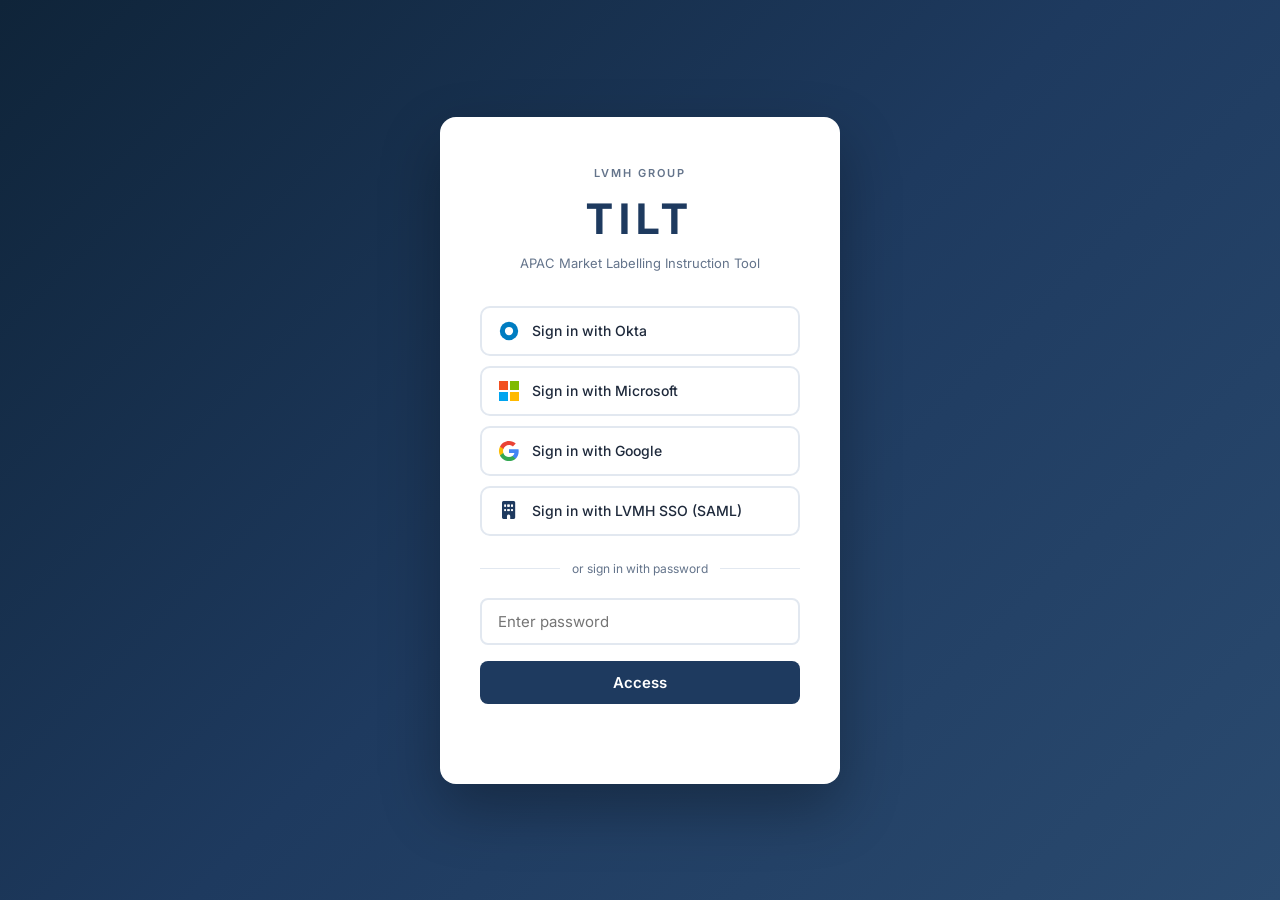
==== commit f373d0d5: "Add SSO login screen with Okta, Microsoft, Google, and LVMH SAML options Both V1 and V2 now show an " ====
--- a/v2/index.html
+++ b/v2/index.html
@@ -19,6 +19,19 @@
 #password-gate .gate-btn{width:100%;padding:12px;margin-top:16px;background:var(--navy);color:#fff;border:none;border-radius:8px;font-size:15px;font-weight:600;cursor:pointer;font-family:inherit;transition:.2s}
 #password-gate .gate-btn:hover{background:#2a4f7a}
 #password-gate .gate-err{color:#ef4444;font-size:13px;margin-top:12px;min-height:20px}
+#password-gate .gate-lvmh{font-size:11px;color:var(--text-light);margin-bottom:6px;text-transform:uppercase;letter-spacing:2px;font-weight:600}
+#password-gate .gate-divider{display:flex;align-items:center;gap:12px;margin:24px 0 20px}
+#password-gate .gate-divider span{font-size:12px;color:var(--text-light);white-space:nowrap}
+#password-gate .gate-divider::before,#password-gate .gate-divider::after{content:'';flex:1;height:1px;background:var(--border)}
+#password-gate .sso-buttons{display:flex;flex-direction:column;gap:10px;margin-bottom:24px}
+#password-gate .sso-btn{display:flex;align-items:center;gap:12px;width:100%;padding:12px 16px;border:2px solid var(--border);border-radius:10px;background:#fff;font-size:14px;font-weight:500;color:var(--text);cursor:pointer;font-family:inherit;transition:all .2s}
+#password-gate .sso-btn:hover{border-color:var(--gold);background:#fefaf3;transform:translateY(-1px);box-shadow:0 4px 12px rgba(0,0,0,.08)}
+#password-gate .sso-btn img,#password-gate .sso-btn .sso-icon{width:22px;height:22px;flex-shrink:0}
+#password-gate .sso-btn .sso-icon{display:flex;align-items:center;justify-content:center;font-size:18px}
+#password-gate .pw-toggle{font-size:13px;color:var(--navy);cursor:pointer;font-weight:500;margin-top:4px;transition:.2s}
+#password-gate .pw-toggle:hover{color:var(--gold)}
+#password-gate .pw-section{display:none;margin-top:16px}
+#password-gate .pw-section.visible{display:block}
 #app{display:none}
 .header{position:fixed;top:0;left:var(--sidebar-w);right:0;height:var(--header-h);background:#fff;border-bottom:1px solid var(--border);display:flex;align-items:center;justify-content:space-between;padding:0 24px;z-index:100}
 .header-left{display:flex;align-items:center;gap:12px}
@@ -229,11 +242,36 @@
 
 <div id="password-gate">
 <div class="gate-card">
+<div class="gate-lvmh">LVMH Group</div>
 <div class="gate-logo">TILT</div>
-<div class="gate-sub">APAC Market Labelling Instruction Tool &mdash; LVMH</div>
+<div class="gate-sub">APAC Market Labelling Instruction Tool</div>
+
+<div class="sso-buttons">
+<button class="sso-btn" onclick="ssoLogin('okta')">
+<svg class="sso-icon" viewBox="0 0 24 24" width="22" height="22"><circle cx="12" cy="12" r="10" fill="#007dc1"/><circle cx="12" cy="12" r="4.5" fill="#fff"/></svg>
+Sign in with Okta
+</button>
+<button class="sso-btn" onclick="ssoLogin('microsoft')">
+<svg class="sso-icon" viewBox="0 0 22 22" width="22" height="22"><rect x="1" y="1" width="9" height="9" fill="#f25022"/><rect x="12" y="1" width="9" height="9" fill="#7fba00"/><rect x="1" y="12" width="9" height="9" fill="#00a4ef"/><rect x="12" y="12" width="9" height="9" fill="#ffb900"/></svg>
+Sign in with Microsoft
+</button>
+<button class="sso-btn" onclick="ssoLogin('google')">
+<svg class="sso-icon" viewBox="0 0 24 24" width="22" height="22"><path d="M22.56 12.25c0-.78-.07-1.53-.2-2.25H12v4.26h5.92a5.06 5.06 0 01-2.2 3.32v2.77h3.57c2.08-1.92 3.28-4.74 3.28-8.1z" fill="#4285F4"/><path d="M12 23c2.97 0 5.46-.98 7.28-2.66l-3.57-2.77c-.98.66-2.23 1.06-3.71 1.06-2.86 0-5.29-1.93-6.16-4.53H2.18v2.84C3.99 20.53 7.7 23 12 23z" fill="#34A853"/><path d="M5.84 14.09c-.22-.66-.35-1.36-.35-2.09s.13-1.43.35-2.09V7.07H2.18C1.43 8.55 1 10.22 1 12s.43 3.45 1.18 4.93l2.85-2.22.81-.62z" fill="#FBBC05"/><path d="M12 5.38c1.62 0 3.06.56 4.21 1.64l3.15-3.15C17.45 2.09 14.97 1 12 1 7.7 1 3.99 3.47 2.18 7.07l3.66 2.84c.87-2.6 3.3-4.53 6.16-4.53z" fill="#EA4335"/></svg>
+Sign in with Google
+</button>
+<button class="sso-btn" onclick="ssoLogin('saml')">
+<span class="sso-icon"><i class="fas fa-building" style="color:var(--navy)"></i></span>
+Sign in with LVMH SSO (SAML)
+</button>
+</div>
+
+<div class="gate-divider"><span>or sign in with password</span></div>
+
+<div class="pw-section visible" id="pw-section">
 <input type="password" id="gate-pw" placeholder="Enter password" autocomplete="off">
 <button class="gate-btn" onclick="checkPassword()">Access</button>
 <div class="gate-err" id="gate-err"></div>
+</div>
 </div>
 </div>
 
@@ -743,6 +781,21 @@
   }
 })();
 
+function ssoLogin(provider){
+  var names={okta:'Okta',microsoft:'Microsoft',google:'Google',saml:'LVMH SSO'};
+  var btn=event.currentTarget;
+  btn.style.opacity='0.6';btn.style.pointerEvents='none';
+  btn.innerHTML='<span class="sso-icon"><i class="fas fa-spinner fa-spin" style="color:var(--navy)"></i></span> Connecting to '+names[provider]+'…';
+  setTimeout(function(){
+    sessionStorage.setItem('tilt-auth','true');
+    sessionStorage.setItem('tilt-sso-provider',provider);
+    document.getElementById('password-gate').style.display='none';
+    document.getElementById('app').style.display='block';
+    initApp();
+    showToast('Signed in via '+names[provider]);
+  },1500);
+}
+
 function checkPassword(){
   var pw=document.getElementById('gate-pw').value;
   if(pw==='local2026!'){
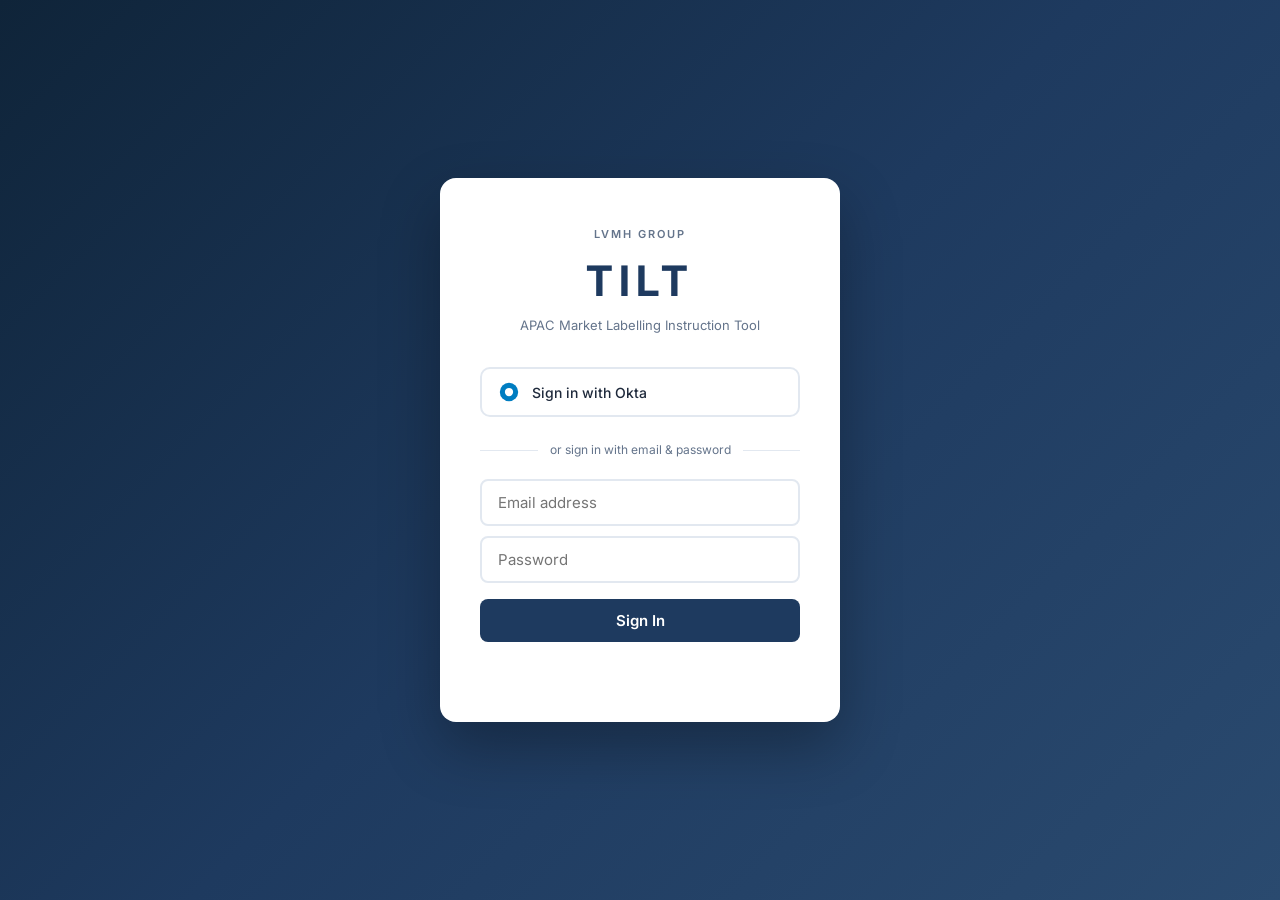
==== commit e09c5a0a: "Simplify login: keep only Okta SSO and email/password sign-in Co-Authored-By: Claude Opus 4.6 <norep" ====
--- a/v2/index.html
+++ b/v2/index.html
@@ -251,25 +251,14 @@
 <svg class="sso-icon" viewBox="0 0 24 24" width="22" height="22"><circle cx="12" cy="12" r="10" fill="#007dc1"/><circle cx="12" cy="12" r="4.5" fill="#fff"/></svg>
 Sign in with Okta
 </button>
-<button class="sso-btn" onclick="ssoLogin('microsoft')">
-<svg class="sso-icon" viewBox="0 0 22 22" width="22" height="22"><rect x="1" y="1" width="9" height="9" fill="#f25022"/><rect x="12" y="1" width="9" height="9" fill="#7fba00"/><rect x="1" y="12" width="9" height="9" fill="#00a4ef"/><rect x="12" y="12" width="9" height="9" fill="#ffb900"/></svg>
-Sign in with Microsoft
-</button>
-<button class="sso-btn" onclick="ssoLogin('google')">
-<svg class="sso-icon" viewBox="0 0 24 24" width="22" height="22"><path d="M22.56 12.25c0-.78-.07-1.53-.2-2.25H12v4.26h5.92a5.06 5.06 0 01-2.2 3.32v2.77h3.57c2.08-1.92 3.28-4.74 3.28-8.1z" fill="#4285F4"/><path d="M12 23c2.97 0 5.46-.98 7.28-2.66l-3.57-2.77c-.98.66-2.23 1.06-3.71 1.06-2.86 0-5.29-1.93-6.16-4.53H2.18v2.84C3.99 20.53 7.7 23 12 23z" fill="#34A853"/><path d="M5.84 14.09c-.22-.66-.35-1.36-.35-2.09s.13-1.43.35-2.09V7.07H2.18C1.43 8.55 1 10.22 1 12s.43 3.45 1.18 4.93l2.85-2.22.81-.62z" fill="#FBBC05"/><path d="M12 5.38c1.62 0 3.06.56 4.21 1.64l3.15-3.15C17.45 2.09 14.97 1 12 1 7.7 1 3.99 3.47 2.18 7.07l3.66 2.84c.87-2.6 3.3-4.53 6.16-4.53z" fill="#EA4335"/></svg>
-Sign in with Google
-</button>
-<button class="sso-btn" onclick="ssoLogin('saml')">
-<span class="sso-icon"><i class="fas fa-building" style="color:var(--navy)"></i></span>
-Sign in with LVMH SSO (SAML)
-</button>
-</div>
-
-<div class="gate-divider"><span>or sign in with password</span></div>
+</div>
+
+<div class="gate-divider"><span>or sign in with email &amp; password</span></div>
 
 <div class="pw-section visible" id="pw-section">
-<input type="password" id="gate-pw" placeholder="Enter password" autocomplete="off">
-<button class="gate-btn" onclick="checkPassword()">Access</button>
+<input type="email" id="gate-email" placeholder="Email address" autocomplete="off" style="margin-bottom:10px">
+<input type="password" id="gate-pw" placeholder="Password" autocomplete="off">
+<button class="gate-btn" onclick="checkPassword()">Sign In</button>
 <div class="gate-err" id="gate-err"></div>
 </div>
 </div>
